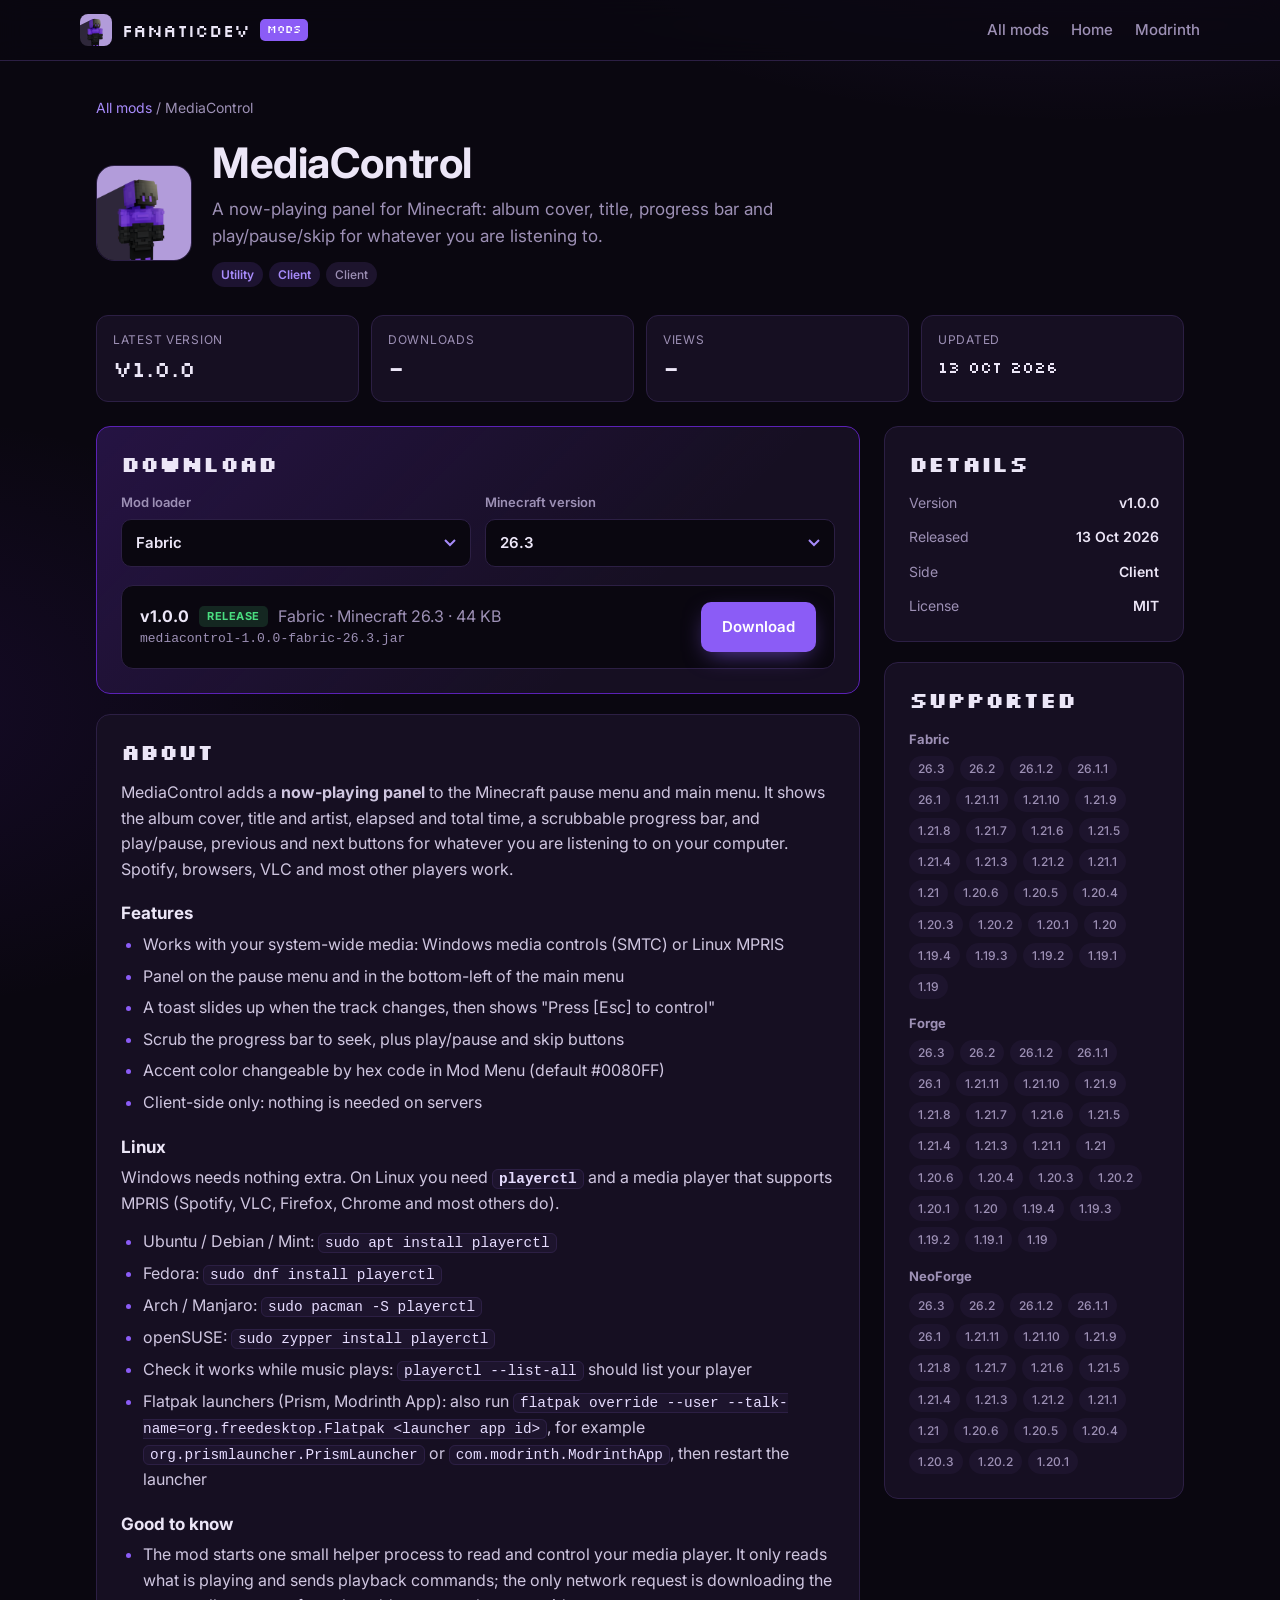
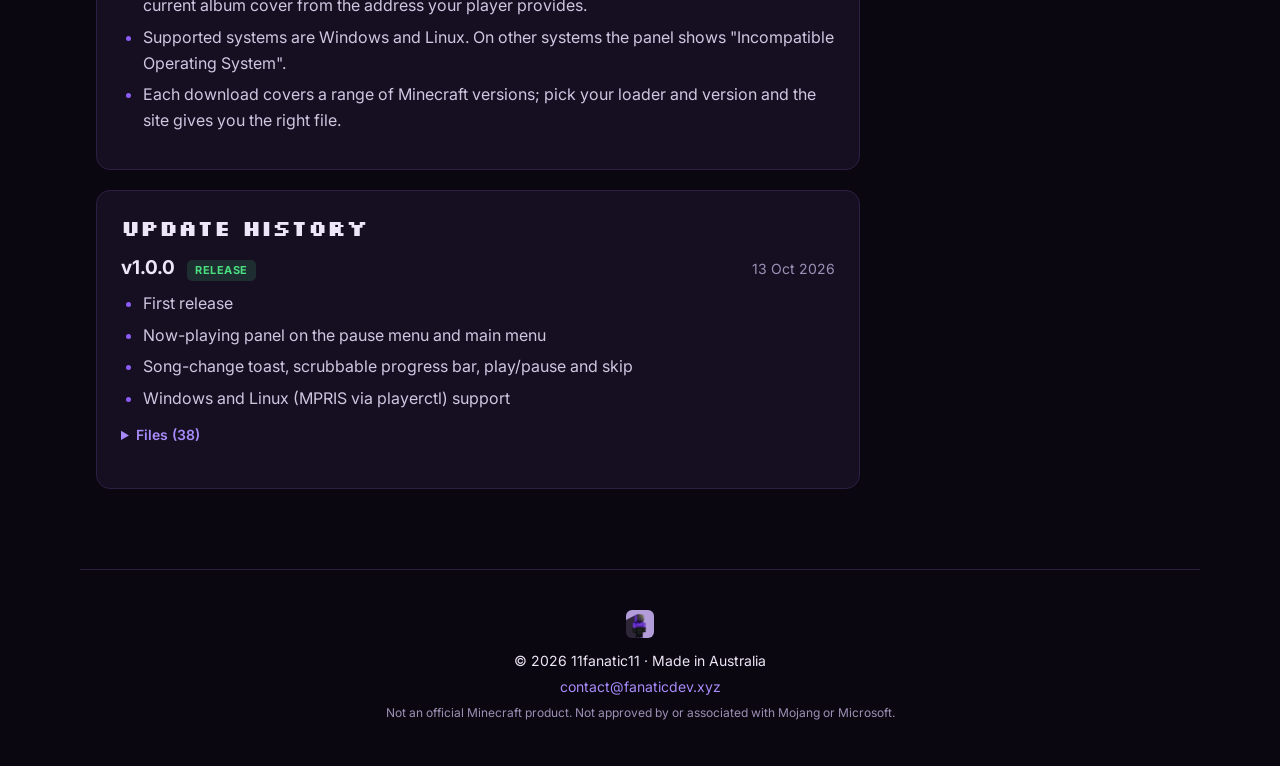
==== mediacontrol/index.html @ 574af9e3 "Add MediaControl 1.0.0 Co-Authored-By: Claude Sonnet 5.5 <noreply@anthropic.com>" ====
<!doctype html>
<html lang="en">
<head>
  <meta charset="utf-8">
  <meta name="viewport" content="width=device-width, initial-scale=1">
  <title>MediaControl | FanaticDev Mods</title>
  <meta name="description" content="A now-playing panel for Minecraft: album cover, title, progress bar and play/pause/skip for whatever you are listening to.">
  <meta name="mod-slug" content="mediacontrol">
  <meta name="theme-color" content="#0a0710">
  <meta property="og:type" content="website">
  <meta property="og:title" content="MediaControl | FanaticDev Mods">
  <meta property="og:description" content="A now-playing panel for Minecraft: album cover, title, progress bar and play/pause/skip for whatever you are listening to.">
  <meta property="og:image" content="https://mods.fanaticdev.xyz/assets/logo-512.png">
  <meta property="og:url" content="https://mods.fanaticdev.xyz/mediacontrol/">
  <link rel="canonical" href="https://mods.fanaticdev.xyz/mediacontrol/">
  <link rel="icon" type="image/png" sizes="32x32" href="/assets/favicon-32.png">
  <link rel="icon" type="image/png" sizes="64x64" href="/assets/favicon.png">
  <link rel="apple-touch-icon" href="/assets/apple-touch-icon.png">
  <link rel="preconnect" href="https://fonts.googleapis.com">
  <link rel="preconnect" href="https://fonts.gstatic.com" crossorigin>
  <link href="https://fonts.googleapis.com/css2?family=Inter:wght@400;500;600;700&family=Silkscreen:wght@400;700&display=swap" rel="stylesheet">
  <link rel="stylesheet" href="/styles.css">
</head>
<body data-page="mod">
  <header class="nav">
    <a class="nav-brand" href="/">
      <img src="/assets/favicon.png" alt="" width="32" height="32">
      <span class="name">FanaticDev</span><span class="pill">MODS</span>
    </a>
    <nav class="nav-links">
      <a href="/">All mods</a>
      <a href="https://fanaticdev.xyz">Home</a>
      <a href="https://modrinth.com/user/11fanatic11" target="_blank" rel="noopener">Modrinth</a>
    </nav>
  </header>

  <main id="app"><p class="skeleton">Loading&hellip;</p></main>

  <footer class="footer">
    <img src="/assets/favicon.png" alt="" width="28" height="28">
    <p>&copy; <span id="year">2026</span> 11fanatic11 &middot; Made in Australia</p>
    <p><a href="mailto:contact@fanaticdev.xyz">contact@fanaticdev.xyz</a></p>
    <p class="muted">Not an official Minecraft product. Not approved by or associated with Mojang or Microsoft.</p>
  </footer>

  <script src="/config.js"></script>
  <script src="/app.js"></script>
  <script src="/ext.js"></script>
</body>
</html>
---- styles.css ----
:root {
  --bg: #0a0710;
  --bg-2: #110c1a;
  --surface: #160f22;
  --surface-2: #1d142d;
  --border: #2c1f44;
  --text: #ece6f7;
  --muted: #9d90b5;
  --purple: #8b5cf6;
  --purple-2: #a78bfa;
  --purple-deep: #5b21b6;
  --green: #4ade80;
  --amber: #fbbf24;
  --red: #f87171;
  --radius: 14px;
  --pixel: "Silkscreen", ui-monospace, monospace;
  --sans: "Inter", system-ui, -apple-system, "Segoe UI", sans-serif;
}

* { box-sizing: border-box; }
html { scroll-behavior: smooth; scroll-padding-top: 80px; }
body {
  margin: 0;
  background:
    radial-gradient(1200px 600px at 85% -10%, rgba(139, 92, 246, .18), transparent 60%),
    radial-gradient(800px 500px at -10% 30%, rgba(91, 33, 182, .14), transparent 60%),
    var(--bg);
  color: var(--text);
  font-family: var(--sans);
  font-size: 16px;
  line-height: 1.6;
  -webkit-font-smoothing: antialiased;
  overflow-x: hidden;
}
img { max-width: 100%; height: auto; display: block; }
a { color: var(--purple-2); text-decoration: none; }
a:hover { color: #fff; }
h1, h2, h3 { line-height: 1.15; margin: 0; }
.muted { color: var(--muted); }
.accent { color: var(--purple-2); }

/* Nav */
.nav {
  position: sticky; top: 0; z-index: 10;
  display: flex; align-items: center; justify-content: space-between;
  padding: 14px max(16px, calc((100% - 1120px) / 2));
  background: rgba(10, 7, 16, .75);
  backdrop-filter: blur(12px);
  border-bottom: 1px solid var(--border);
}
.nav-brand { display: flex; align-items: center; gap: 10px; color: var(--text); font-family: var(--pixel); font-size: 18px; }
.nav-brand img { border-radius: 8px; }
.nav-brand .pill { font-size: 11px; color: #fff; background: var(--purple); padding: 2px 7px; border-radius: 5px; }
.nav-links { display: flex; gap: 22px; font-weight: 500; font-size: 15px; }
.nav-links a { color: var(--muted); }
.nav-links a:hover { color: var(--text); }

main, .footer { max-width: 1120px; margin: 0 auto; padding: 0 16px; }
.eyebrow { font-family: var(--pixel); color: var(--purple-2); font-size: 14px; letter-spacing: .04em; margin: 0 0 12px; }

/* Buttons */
.btn {
  display: inline-flex; align-items: center; justify-content: center; gap: 8px;
  padding: 12px 20px; border-radius: 10px; font-weight: 600; font-size: 15px; cursor: pointer;
  border: 1px solid transparent; transition: transform .15s, background .15s, border-color .15s;
}
.btn:hover { transform: translateY(-1px); }
.btn-primary { background: var(--purple); color: #fff; box-shadow: 0 8px 24px -8px rgba(139, 92, 246, .7); }
.btn-primary:hover { background: #7c4dee; color: #fff; }
.btn-ghost { border-color: var(--border); color: var(--text); background: var(--surface); }
.btn-ghost:hover { border-color: var(--purple); color: #fff; }
.btn[aria-disabled="true"] { opacity: .45; pointer-events: none; box-shadow: none; }

/* Chips / badges */
.chips { display: flex; flex-wrap: wrap; gap: 6px; }
.chip { font-size: 12px; font-weight: 600; padding: 3px 9px; border-radius: 999px; background: rgba(139, 92, 246, .14); color: var(--purple-2); white-space: nowrap; }
.chip-plain { background: var(--surface-2); color: var(--muted); font-weight: 500; }
.badge { font-size: 11px; font-weight: 700; text-transform: uppercase; letter-spacing: .05em; padding: 2px 8px; border-radius: 5px; }
.badge-release { background: rgba(74, 222, 128, .15); color: var(--green); }
.badge-beta { background: rgba(251, 191, 36, .15); color: var(--amber); }
.badge-alpha { background: rgba(248, 113, 113, .15); color: var(--red); }

/* List page */
.hero { padding: 64px 0 28px; max-width: 760px; }
.hero h1 { font-size: clamp(34px, 5.5vw, 56px); font-weight: 700; letter-spacing: -.02em; }
.lede { color: var(--muted); font-size: 18px; max-width: 560px; margin: 18px 0 0; }
.hero-facts { list-style: none; padding: 0; margin: 30px 0 0; display: flex; gap: 28px; flex-wrap: wrap; color: var(--muted); font-size: 14px; }
.hero-facts strong { display: block; font-family: var(--pixel); font-size: 26px; color: var(--text); }

.toolbar { display: flex; gap: 12px; align-items: center; margin: 36px 0 18px; flex-wrap: wrap; }
.toolbar h2 { font-family: var(--pixel); font-size: 28px; font-weight: 700; margin-right: auto; }
.toolbar h2::before { content: "> "; color: var(--purple); }
.search {
  width: min(100%, 320px); padding: 11px 14px; font: inherit; font-size: 15px;
  background: var(--surface); color: var(--text); border: 1px solid var(--border); border-radius: 10px;
}
.search::placeholder { color: var(--muted); }
.search:focus { outline: 2px solid var(--purple); outline-offset: 1px; border-color: transparent; }

.mod-grid { display: grid; grid-template-columns: repeat(auto-fill, minmax(340px, 1fr)); gap: 18px; padding-bottom: 72px; }
.mod-card {
  display: flex; flex-direction: column; gap: 14px; color: var(--text);
  background: linear-gradient(180deg, var(--surface-2), var(--surface));
  border: 1px solid var(--border); border-radius: var(--radius); padding: 20px;
  transition: border-color .2s, transform .2s;
}
.mod-card:hover { border-color: var(--purple-deep); transform: translateY(-2px); color: var(--text); }
.mod-card-top { display: flex; gap: 14px; align-items: center; }
.mod-icon { width: 64px; height: 64px; border-radius: 12px; background: var(--bg); flex-shrink: 0; object-fit: cover; }
.mod-card h3 { font-size: 19px; }
.mod-card .ver { font-size: 13px; color: var(--muted); }
.mod-card p { margin: 0; color: var(--muted); font-size: 15px; }
.mod-card-foot { margin-top: auto; padding-top: 12px; border-top: 1px solid var(--border); display: flex; flex-wrap: wrap; gap: 6px 18px; font-size: 13px; color: var(--muted); }
.mod-card-foot b { color: var(--text); }
.empty { text-align: center; padding: 64px 16px 96px; color: var(--muted); border: 1px dashed var(--border); border-radius: var(--radius); margin-bottom: 72px; }
.empty h3 { font-family: var(--pixel); font-size: 22px; color: var(--text); margin-bottom: 8px; }

/* Mod page */
.crumbs { font-size: 14px; color: var(--muted); margin: 36px 0 20px; }
.mod-head { display: flex; gap: 20px; align-items: center; }
.mod-head .mod-icon { width: 96px; height: 96px; border-radius: 18px; border: 1px solid var(--border); }
.mod-head h1 { font-size: clamp(28px, 4.5vw, 42px); font-weight: 700; letter-spacing: -.01em; }
.tagline { margin: 8px 0 12px; color: var(--muted); font-size: 17px; max-width: 640px; }
.stat-row { list-style: none; padding: 0; margin: 28px 0 0; display: grid; grid-template-columns: repeat(4, 1fr); gap: 12px; }
.stat-row li { background: var(--surface); border: 1px solid var(--border); border-radius: 12px; padding: 14px 16px; }
.stat-row span { display: block; font-size: 12px; color: var(--muted); text-transform: uppercase; letter-spacing: .06em; }
.stat-row b { display: block; font-family: var(--pixel); font-size: 22px; font-weight: 400; margin-top: 2px; }
.mod-layout { display: grid; grid-template-columns: minmax(0, 1fr) 300px; gap: 24px; margin: 24px 0 80px; align-items: start; }
.mod-main, .mod-side { display: grid; gap: 20px; }
.panel { background: var(--surface); border: 1px solid var(--border); border-radius: var(--radius); padding: 24px; }
.panel h2 { font-family: var(--pixel); font-size: 22px; font-weight: 700; margin-bottom: 16px; }
.panel h3 { font-size: 17px; margin: 22px 0 8px; }
.panel p { margin: 0 0 12px; color: #cfc6e0; }
.panel ul { margin: 0 0 12px; padding-left: 22px; color: #cfc6e0; }
.panel li { margin: 6px 0; }
.panel li::marker { color: var(--purple); }
.panel code, .panel kbd { font-family: ui-monospace, "SF Mono", Menlo, Consolas, monospace; font-size: .9em; background: var(--surface-2); border: 1px solid var(--border); border-radius: 6px; padding: 1px 6px; color: #e6dcff; }
.dl-panel { border-color: var(--purple-deep); background: linear-gradient(135deg, rgba(91, 33, 182, .22), rgba(10, 7, 16, 0) 70%), var(--surface); }
.dl-controls { display: grid; grid-template-columns: 1fr 1fr; gap: 14px; }
.dl-controls label { display: grid; gap: 6px; font-size: 13px; font-weight: 600; color: var(--muted); }
.select {
  width: 100%; padding: 11px 38px 11px 14px; font: inherit; font-size: 15px; color: var(--text); cursor: pointer;
  background: var(--bg) url("data:image/svg+xml,%3Csvg xmlns='http://www.w3.org/2000/svg' width='12' height='8' fill='none' stroke='%23a78bfa' stroke-width='2'%3E%3Cpath d='M1 1l5 5 5-5'/%3E%3C/svg%3E") no-repeat right 14px center;
  border: 1px solid var(--border); border-radius: 10px; appearance: none;
}
.select:focus { outline: 2px solid var(--purple); outline-offset: 1px; }
.dl-result { margin-top: 18px; display: flex; gap: 16px; align-items: center; justify-content: space-between; flex-wrap: wrap; padding: 16px 18px; background: var(--bg); border: 1px solid var(--border); border-radius: 12px; }
.dl-result .file { font-family: ui-monospace, "SF Mono", Menlo, Consolas, monospace; font-size: 13px; color: var(--muted); overflow-wrap: anywhere; }
.dl-result .line { display: flex; flex-wrap: wrap; gap: 4px 10px; align-items: center; }
.gallery { display: grid; grid-template-columns: repeat(auto-fill, minmax(220px, 1fr)); gap: 14px; margin-top: 8px; }
.gallery figure { margin: 0; }
.gallery img { border-radius: 10px; border: 1px solid var(--border); width: 100%; }
.gallery figcaption { font-size: 13px; color: var(--muted); margin-top: 6px; }
.ver-item { padding: 18px 0; border-top: 1px solid var(--border); }
.ver-item:first-of-type { border-top: 0; padding-top: 0; }
.ver-head { display: flex; flex-wrap: wrap; gap: 8px 12px; align-items: baseline; }
.ver-head h3 { margin: 0; font-size: 19px; }
.ver-head time { color: var(--muted); font-size: 14px; margin-left: auto; }
.ver-item ul { margin: 10px 0 0; }
.ver-item .none { margin: 10px 0 0; color: var(--muted); font-size: 14px; font-style: italic; }
.ver-item details { margin-top: 12px; }
.ver-item summary { cursor: pointer; color: var(--purple-2); font-size: 14px; font-weight: 600; }
.file-group { margin-top: 10px; }
.file-group b { font-size: 13px; color: var(--muted); display: block; margin-bottom: 6px; }
.file-group .chips a { font-size: 12px; font-weight: 600; padding: 3px 9px; border-radius: 999px; background: var(--surface-2); color: var(--text); border: 1px solid var(--border); }
.file-group .chips a:hover { border-color: var(--purple); color: #fff; }
.kv { display: grid; gap: 12px; font-size: 14px; margin: 0; }
.kv div { display: flex; justify-content: space-between; gap: 12px; }
.kv dt { color: var(--muted); }
.kv dd { margin: 0; text-align: right; font-weight: 600; }
.link-list { display: grid; gap: 8px; margin-top: 16px; padding-top: 16px; border-top: 1px solid var(--border); font-size: 14px; font-weight: 600; }
.loader-block { margin-bottom: 14px; }
.loader-block:last-child { margin-bottom: 0; }
.loader-block b { display: block; font-size: 13px; color: var(--muted); margin-bottom: 6px; }
.notfound { text-align: center; padding: 100px 16px; }
.notfound h1 { font-family: var(--pixel); font-size: 34px; margin-bottom: 12px; }
.skeleton { color: var(--muted); padding: 80px 0; text-align: center; }

/* Footer */
.footer { display: flex; flex-direction: column; align-items: center; gap: 4px; text-align: center; padding-top: 40px; padding-bottom: 48px; border-top: 1px solid var(--border); font-size: 14px; }
.footer img { border-radius: 6px; margin-bottom: 8px; }
.footer p { margin: 0; }
.footer .muted { font-size: 12px; }

@media (max-width: 900px) {
  .mod-layout { grid-template-columns: 1fr; }
  .stat-row { grid-template-columns: repeat(2, 1fr); }
}
@media (max-width: 640px) {
  .nav-brand span.name { display: none; }
  .nav-links { gap: 14px; font-size: 14px; }
  .hero { padding-top: 40px; }
  .mod-grid { grid-template-columns: 1fr; }
  .mod-head { flex-direction: column; align-items: flex-start; }
  .mod-head .mod-icon { width: 80px; height: 80px; }
  .dl-controls { grid-template-columns: 1fr; }
  .panel { padding: 18px; }
  .ver-head time { margin-left: 0; width: 100%; }
}
@media (prefers-reduced-motion: reduce) {
  html { scroll-behavior: auto; }
  * { transition: none !important; }
}
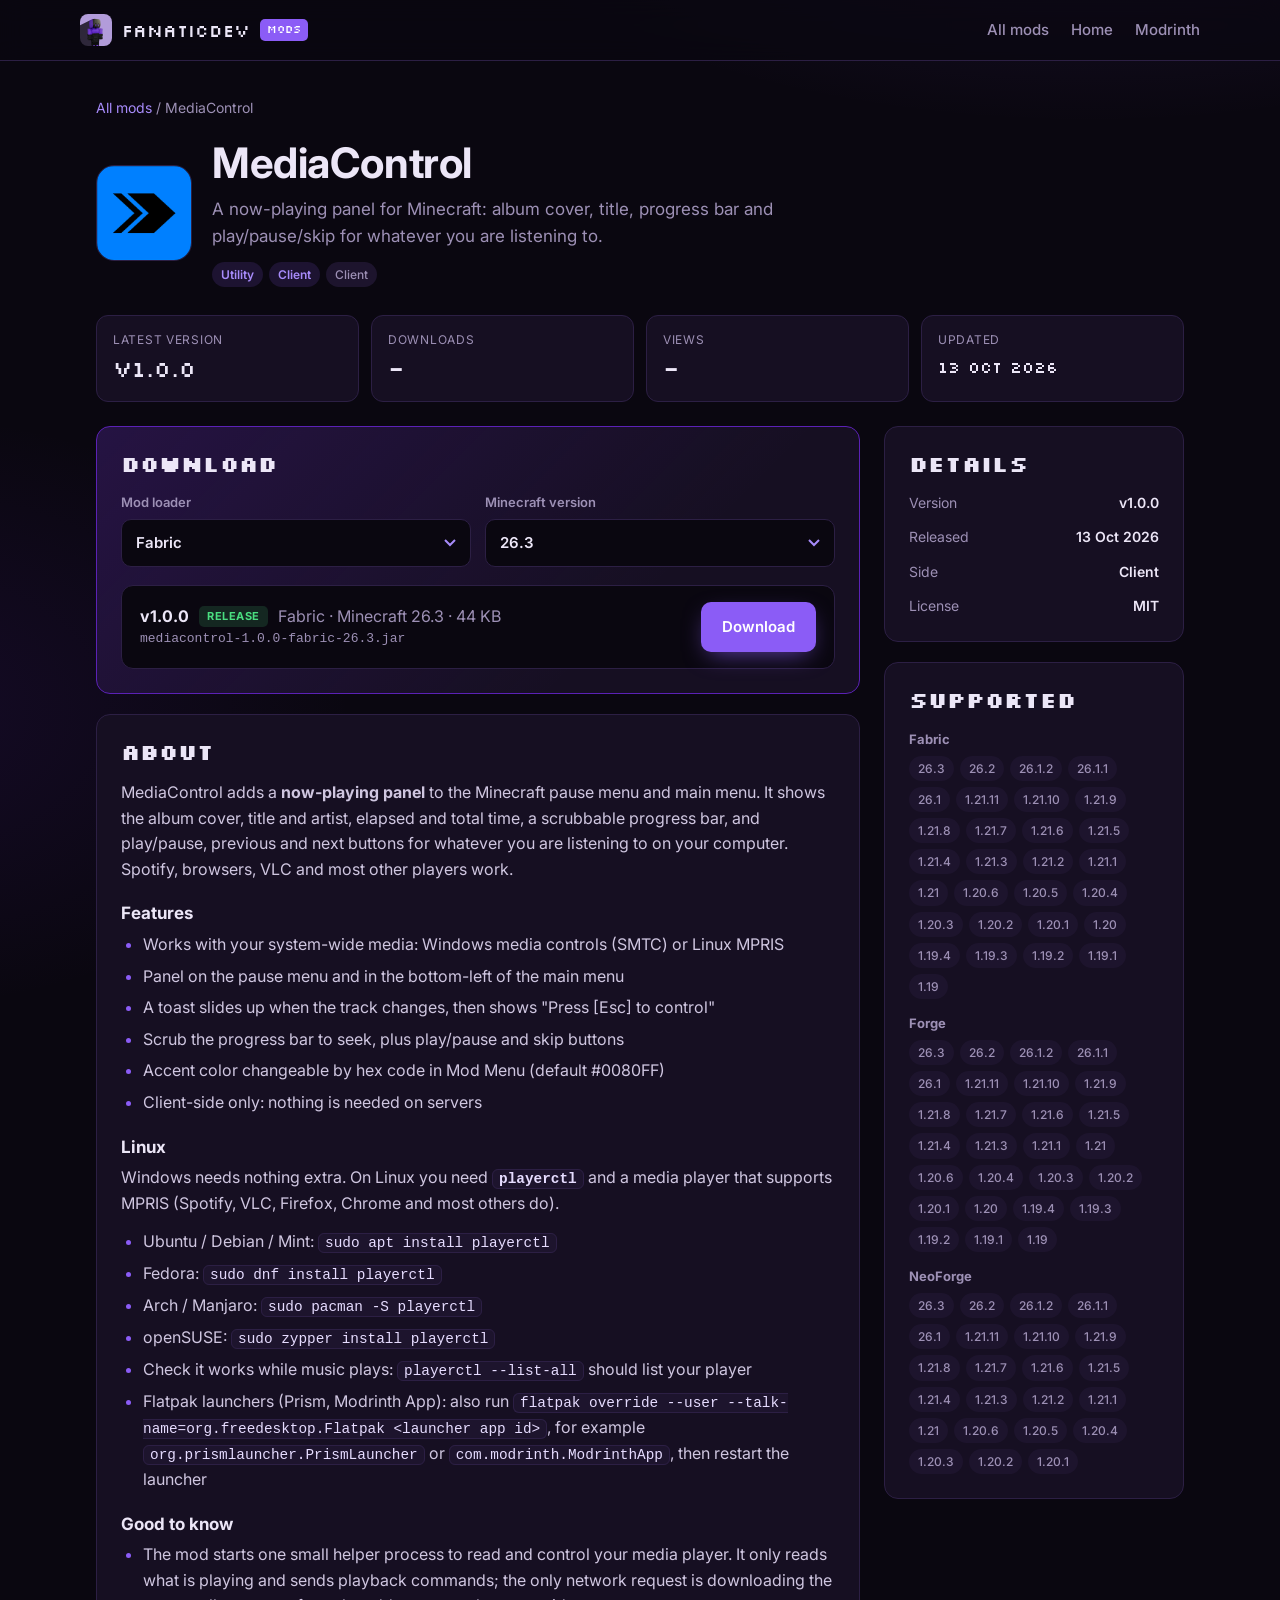
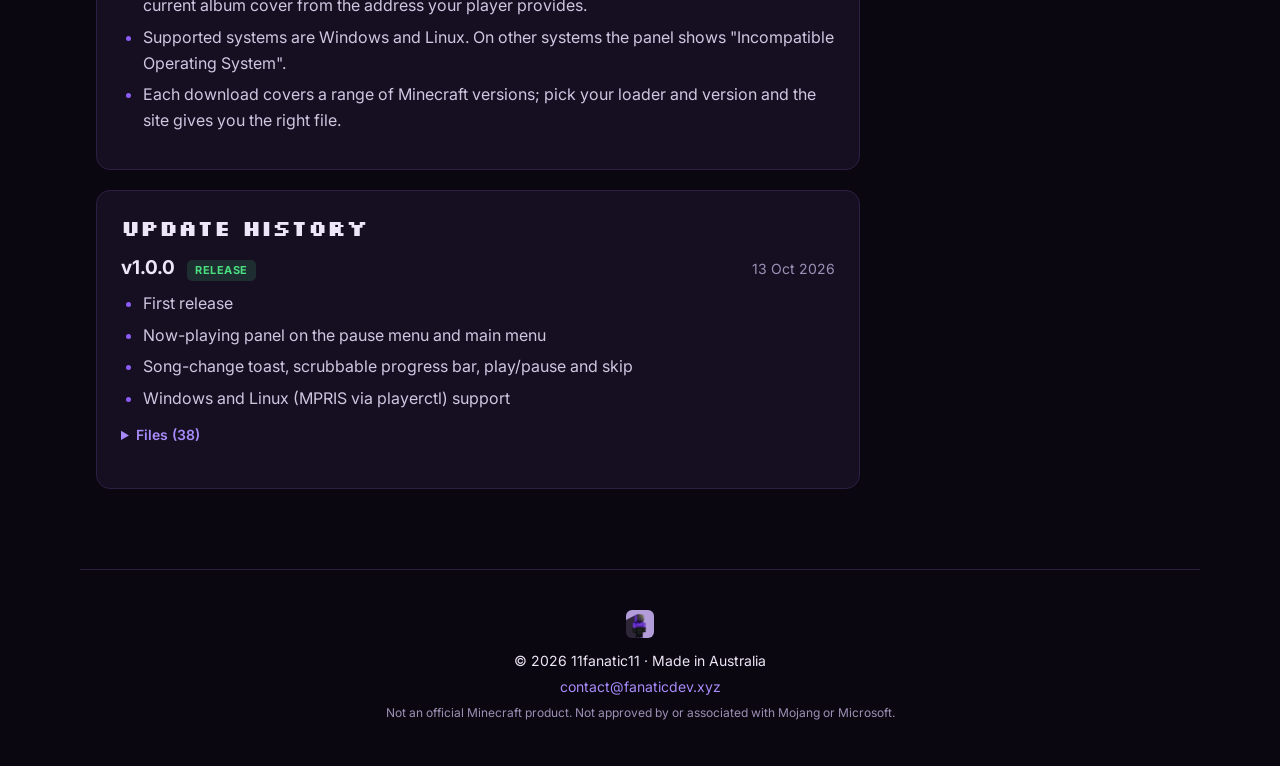
==== commit 77a04e7a: "MediaControl: add logo Co-Authored-By: Claude Sonnet 5.5 <noreply@anthropic.com>" ====
--- a/mediacontrol/index.html
+++ b/mediacontrol/index.html
@@ -10,7 +10,7 @@
   <meta property="og:type" content="website">
   <meta property="og:title" content="MediaControl | FanaticDev Mods">
   <meta property="og:description" content="A now-playing panel for Minecraft: album cover, title, progress bar and play/pause/skip for whatever you are listening to.">
-  <meta property="og:image" content="https://mods.fanaticdev.xyz/assets/logo-512.png">
+  <meta property="og:image" content="https://mods.fanaticdev.xyz/assets/mediacontrol.png">
   <meta property="og:url" content="https://mods.fanaticdev.xyz/mediacontrol/">
   <link rel="canonical" href="https://mods.fanaticdev.xyz/mediacontrol/">
   <link rel="icon" type="image/png" sizes="32x32" href="/assets/favicon-32.png">
